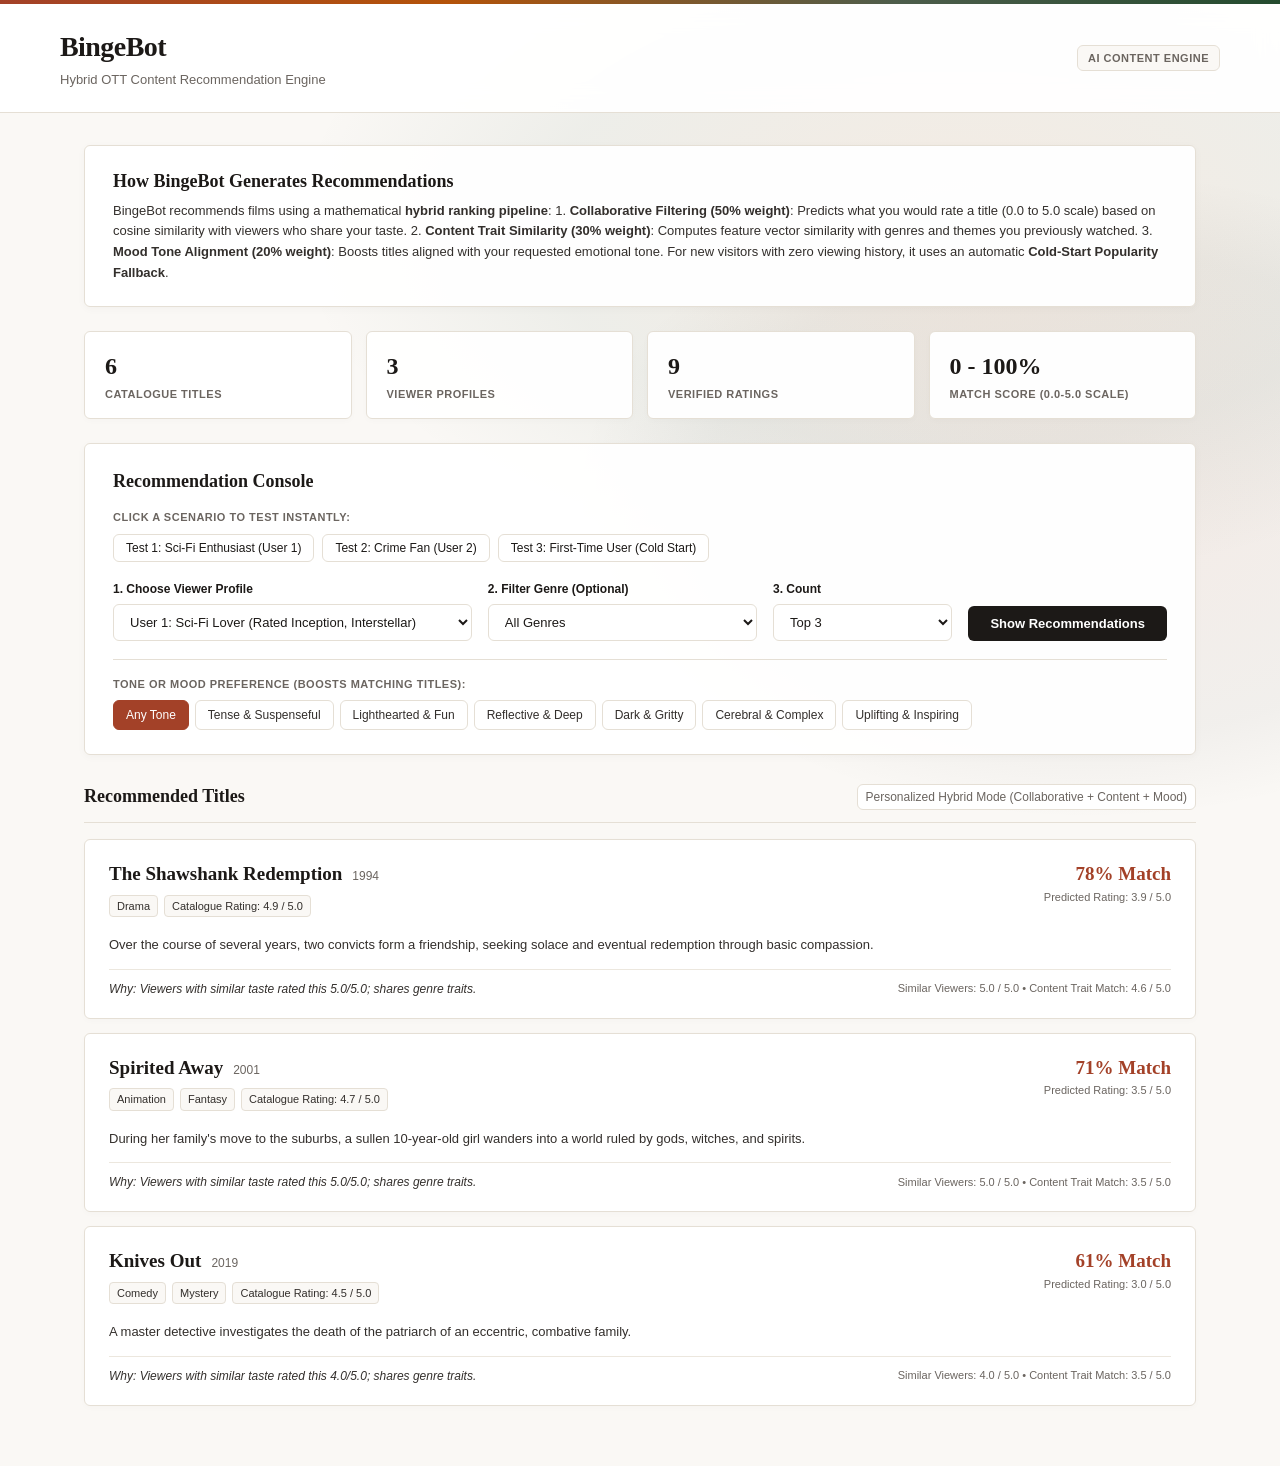
==== index.html @ 1a27d16a "Add Vercel serverless support, index.html, clean README" ====
<!DOCTYPE html>
<html lang="en">
<head>
    <meta charset="UTF-8">
    <meta name="viewport" content="width=device-width, initial-scale=1.0">
    <title>BingeBot - Hybrid OTT Content Recommendation Engine</title>
    <style>
        :root {
            --bg-canvas: #FAF8F5;
            --bg-card: rgba(255, 255, 255, 0.96);
            --text-heading: #1C1917;
            --text-body: #332F2C;
            --text-muted: #6B6560;
            --border: #E5DFD5;
            --border-focus: #A34128;
            --accent-rust: #A34128;
            --accent-amber: #B45309;
            --accent-forest: #244B2E;
            --accent-charcoal: #1C1917;
            --radius: 6px;
        }

        * { margin: 0; padding: 0; box-sizing: border-box; }
        body {
            font-family: -apple-system, BlinkMacSystemFont, "Segoe UI", Roboto, Helvetica, Arial, sans-serif;
            background-color: var(--bg-canvas);
            background-image: 
                radial-gradient(ellipse 65% 50% at 75% 25%, rgba(180, 83, 9, 0.08) 0%, rgba(36, 75, 46, 0.06) 50%, transparent 80%),
                radial-gradient(ellipse 50% 45% at 85% 55%, rgba(163, 65, 40, 0.07) 0%, rgba(28, 25, 23, 0.04) 60%, transparent 80%);
            background-attachment: fixed;
            color: var(--text-body);
            min-height: 100vh;
            -webkit-font-smoothing: antialiased;
            line-height: 1.5;
        }

        .executive-bar {
            height: 4px;
            width: 100%;
            background: linear-gradient(90deg, #A34128 0%, #B45309 35%, #4D5D4B 70%, #244B2E 100%);
        }
        .header {
            background: rgba(255, 255, 255, 0.94);
            backdrop-filter: blur(12px);
            border-bottom: 1px solid var(--border);
            padding: 22px 36px;
        }
        .header-content {
            max-width: 1160px;
            margin: 0 auto;
            display: flex;
            align-items: center;
            justify-content: space-between;
        }
        .header-title {
            font-family: Georgia, Garamond, "Times New Roman", serif;
            font-size: 28px;
            font-weight: 700;
            color: var(--text-heading);
            letter-spacing: -0.02em;
        }
        .header-subtitle {
            font-size: 13px;
            color: var(--text-muted);
            margin-top: 2px;
        }
        .badge-academic {
            font-size: 11px;
            text-transform: uppercase;
            letter-spacing: 0.5px;
            font-weight: 600;
            padding: 4px 10px;
            border: 1px solid var(--border);
            border-radius: var(--radius);
            background: var(--bg-canvas);
            color: var(--text-muted);
        }

        .container {
            max-width: 1160px;
            margin: 0 auto;
            padding: 32px 24px 60px;
        }

        .intro-banner {
            background: var(--bg-card);
            border: 1px solid var(--border);
            border-radius: var(--radius);
            padding: 22px 28px;
            margin-bottom: 24px;
            box-shadow: 0 2px 8px rgba(28, 25, 23, 0.03);
        }
        .intro-heading {
            font-family: Georgia, Garamond, serif;
            font-size: 18px;
            color: var(--text-heading);
            font-weight: 700;
            margin-bottom: 6px;
        }
        .intro-text {
            font-size: 13px;
            color: var(--text-body);
            line-height: 1.6;
        }

        .stats-grid {
            display: grid;
            grid-template-columns: repeat(4, 1fr);
            gap: 14px;
            margin-bottom: 24px;
        }
        .stat-card {
            background: var(--bg-card);
            border: 1px solid var(--border);
            border-radius: var(--radius);
            padding: 16px 20px;
            box-shadow: 0 2px 6px rgba(28, 25, 23, 0.02);
        }
        .stat-num {
            font-family: Georgia, Garamond, serif;
            font-size: 24px;
            font-weight: 700;
            color: var(--text-heading);
        }
        .stat-label {
            font-size: 11px;
            text-transform: uppercase;
            letter-spacing: 0.5px;
            color: var(--text-muted);
            margin-top: 2px;
            font-weight: 600;
        }

        .control-panel {
            background: var(--bg-card);
            border: 1px solid var(--border);
            border-radius: var(--radius);
            padding: 24px 28px;
            margin-bottom: 28px;
            box-shadow: 0 2px 8px rgba(28, 25, 23, 0.03);
        }
        .panel-heading {
            font-family: Georgia, Garamond, serif;
            font-size: 18px;
            font-weight: 700;
            color: var(--text-heading);
            margin-bottom: 14px;
        }

        .presets-row {
            margin-bottom: 18px;
            display: flex;
            flex-direction: column;
            gap: 8px;
        }
        .presets-label {
            font-size: 11px;
            text-transform: uppercase;
            letter-spacing: 0.5px;
            font-weight: 600;
            color: var(--text-muted);
        }
        .preset-buttons {
            display: flex;
            gap: 8px;
            flex-wrap: wrap;
        }
        .btn-preset {
            background: #FFFFFF;
            border: 1px solid var(--border);
            border-radius: var(--radius);
            padding: 6px 12px;
            font-size: 12px;
            color: var(--text-heading);
            cursor: pointer;
            transition: all 0.15s;
        }
        .btn-preset:hover {
            border-color: var(--accent-rust);
            color: var(--accent-rust);
        }

        .inputs-row {
            display: grid;
            grid-template-columns: 2fr 1.5fr 1fr auto;
            gap: 16px;
            align-items: end;
        }
        .input-group label {
            display: block;
            font-size: 12px;
            font-weight: 600;
            color: var(--text-heading);
            margin-bottom: 6px;
        }
        .form-select {
            width: 100%;
            background: #FFFFFF;
            border: 1px solid var(--border);
            border-radius: var(--radius);
            padding: 9px 12px;
            font-size: 13px;
            color: var(--text-heading);
            outline: none;
            font-family: inherit;
        }
        .form-select:focus {
            border-color: var(--border-focus);
        }
        .btn-submit {
            background: var(--accent-charcoal);
            color: #FFFFFF;
            border: none;
            border-radius: var(--radius);
            padding: 10px 22px;
            font-size: 13px;
            font-weight: 600;
            cursor: pointer;
            white-space: nowrap;
            transition: background 0.15s;
        }
        .btn-submit:hover {
            background: #383431;
        }

        .mood-row {
            margin-top: 18px;
            padding-top: 16px;
            border-top: 1px solid var(--border);
        }
        .mood-label {
            font-size: 11px;
            text-transform: uppercase;
            letter-spacing: 0.5px;
            font-weight: 600;
            color: var(--text-muted);
            margin-bottom: 8px;
            display: block;
        }
        .mood-chips {
            display: flex;
            flex-wrap: wrap;
            gap: 6px;
        }
        .mood-chip {
            background: #FFFFFF;
            border: 1px solid var(--border);
            color: var(--text-body);
            padding: 5px 12px;
            border-radius: var(--radius);
            font-size: 12px;
            cursor: pointer;
            transition: all 0.15s;
        }
        .mood-chip:hover, .mood-chip.active {
            background: var(--accent-rust);
            color: #FFFFFF;
            border-color: var(--accent-rust);
        }

        .results-header {
            display: flex;
            justify-content: space-between;
            align-items: center;
            margin-bottom: 16px;
            padding-bottom: 12px;
            border-bottom: 1px solid var(--border);
        }
        .results-title {
            font-family: Georgia, Garamond, serif;
            font-size: 18px;
            font-weight: 700;
            color: var(--text-heading);
        }
        .mode-tag {
            font-size: 12px;
            color: var(--text-muted);
            background: #FFFFFF;
            border: 1px solid var(--border);
            padding: 3px 8px;
            border-radius: var(--radius);
        }

        .cards-list {
            display: flex;
            flex-direction: column;
            gap: 14px;
        }
        .recommendation-card {
            background: var(--bg-card);
            border: 1px solid var(--border);
            border-radius: var(--radius);
            padding: 20px 24px;
            box-shadow: 0 2px 6px rgba(28, 25, 23, 0.02);
        }
        .card-top {
            display: flex;
            justify-content: space-between;
            align-items: flex-start;
            margin-bottom: 8px;
        }
        .card-title-group {
            display: flex;
            align-items: baseline;
            gap: 10px;
        }
        .movie-title {
            font-family: Georgia, Garamond, serif;
            font-size: 19px;
            font-weight: 700;
            color: var(--text-heading);
        }
        .movie-year {
            font-size: 12px;
            color: var(--text-muted);
        }
        .score-box {
            text-align: right;
        }
        .match-score {
            font-family: Georgia, Garamond, serif;
            font-size: 19px;
            font-weight: 700;
            color: var(--accent-rust);
        }
        .pred-rating {
            font-size: 11px;
            color: var(--text-muted);
        }

        .meta-tags {
            display: flex;
            gap: 6px;
            margin-bottom: 10px;
            flex-wrap: wrap;
        }
        .meta-tag {
            background: var(--bg-canvas);
            border: 1px solid var(--border);
            color: var(--text-body);
            font-size: 11px;
            padding: 2px 7px;
            border-radius: 4px;
        }
        .synopsis {
            font-size: 13px;
            color: var(--text-body);
            line-height: 1.5;
            margin-bottom: 14px;
        }

        .explanation-footer {
            border-top: 1px solid #ECE7DE;
            padding-top: 10px;
            font-size: 12px;
            color: var(--text-muted);
            display: flex;
            justify-content: space-between;
            align-items: center;
            flex-wrap: wrap;
            gap: 8px;
        }
        .why-box {
            font-style: italic;
            color: var(--text-body);
        }
        .sub-scores {
            font-size: 11px;
            color: var(--text-muted);
        }
    </style>
</head>
<body>
    <div class="executive-bar"></div>
    <header class="header">
        <div class="header-content">
            <div>
                <h1 class="header-title">BingeBot</h1>
                <div class="header-subtitle">Hybrid OTT Content Recommendation Engine</div>
            </div>
            <div class="badge-academic">AI Content Engine</div>
        </div>
    </header>

    <div class="container">
        <!-- Clear Introduction Banner -->
        <div class="intro-banner">
            <h2 class="intro-heading">How BingeBot Generates Recommendations</h2>
            <p class="intro-text">
                BingeBot recommends films using a mathematical <strong>hybrid ranking pipeline</strong>:
                1. <strong>Collaborative Filtering (50% weight)</strong>: Predicts what you would rate a title (0.0 to 5.0 scale) based on cosine similarity with viewers who share your taste.
                2. <strong>Content Trait Similarity (30% weight)</strong>: Computes feature vector similarity with genres and themes you previously watched.
                3. <strong>Mood Tone Alignment (20% weight)</strong>: Boosts titles aligned with your requested emotional tone.
                For new visitors with zero viewing history, it uses an automatic <strong>Cold-Start Popularity Fallback</strong>.
            </p>
        </div>

        <!-- Real Stats Strip -->
        <div class="stats-grid">
            <div class="stat-card">
                <div class="stat-num">6</div>
                <div class="stat-label">Catalogue Titles</div>
            </div>
            <div class="stat-card">
                <div class="stat-num">3</div>
                <div class="stat-label">Viewer Profiles</div>
            </div>
            <div class="stat-card">
                <div class="stat-num">9</div>
                <div class="stat-label">Verified Ratings</div>
            </div>
            <div class="stat-card">
                <div class="stat-num">0 - 100%</div>
                <div class="stat-label">Match Score (0.0-5.0 Scale)</div>
            </div>
        </div>

        <!-- Interactive Control Panel -->
        <div class="control-panel">
            <div class="panel-heading">Recommendation Console</div>

            <!-- Quick Presets -->
            <div class="presets-row">
                <span class="presets-label">Click a scenario to test instantly:</span>
                <div class="preset-buttons">
                    <button type="button" class="btn-preset" onclick="applyPreset('U001', '', 'cerebral')">Test 1: Sci-Fi Enthusiast (User 1)</button>
                    <button type="button" class="btn-preset" onclick="applyPreset('U002', '', 'dark')">Test 2: Crime Fan (User 2)</button>
                    <button type="button" class="btn-preset" onclick="applyPreset('NEW_USER', '', 'inspiring')">Test 3: First-Time User (Cold Start)</button>
                </div>
            </div>

            <div class="inputs-row">
                <div class="input-group">
                    <label for="userSelect">1. Choose Viewer Profile</label>
                    <select id="userSelect" class="form-select">
                        <option value="U001">User 1: Sci-Fi Lover (Rated Inception, Interstellar)</option>
                        <option value="U002">User 2: Crime & Mystery Fan (Rated The Dark Knight, Knives Out)</option>
                        <option value="U003">User 3: Drama & Animation Fan (Rated Shawshank, Spirited Away)</option>
                        <option value="NEW_USER">New User: Cold Start (Zero prior viewing history)</option>
                    </select>
                </div>
                <div class="input-group">
                    <label for="genreSelect">2. Filter Genre (Optional)</label>
                    <select id="genreSelect" class="form-select">
                        <option value="">All Genres</option>
                        <option value="Sci-Fi">Sci-Fi</option>
                        <option value="Crime">Crime</option>
                        <option value="Drama">Drama</option>
                        <option value="Action">Action</option>
                        <option value="Comedy">Comedy</option>
                        <option value="Animation">Animation</option>
                    </select>
                </div>
                <div class="input-group">
                    <label for="topNSelect">3. Count</label>
                    <select id="topNSelect" class="form-select">
                        <option value="3" selected>Top 3</option>
                        <option value="5">Top 5</option>
                    </select>
                </div>
                <div>
                    <button class="btn-submit" id="btnRecommend" onclick="fetchRecommendations()">
                        Show Recommendations
                    </button>
                </div>
            </div>

            <!-- Tone / Mood Selection Row -->
            <div class="mood-row">
                <span class="mood-label">Tone or Mood Preference (Boosts matching titles):</span>
                <div class="mood-chips">
                    <div class="mood-chip active" data-mood="">Any Tone</div>
                    <div class="mood-chip" data-mood="tense">Tense & Suspenseful</div>
                    <div class="mood-chip" data-mood="fun">Lighthearted & Fun</div>
                    <div class="mood-chip" data-mood="melancholic">Reflective & Deep</div>
                    <div class="mood-chip" data-mood="dark">Dark & Gritty</div>
                    <div class="mood-chip" data-mood="cerebral">Cerebral & Complex</div>
                    <div class="mood-chip" data-mood="inspiring">Uplifting & Inspiring</div>
                </div>
            </div>
        </div>

        <!-- Output Section -->
        <div class="results-header">
            <div class="results-title">Recommended Titles</div>
            <div class="mode-tag" id="modeIndicator">Collaborative + Content Hybrid Mode</div>
        </div>

        <div id="resultsContainer" class="cards-list"></div>
    </div>

    <script>
        // Standalone Serverless Embedded Engine
        // Enables 100% full functionality on Vercel or any static host without requiring a running server
        const EMBEDDED_CATALOGUE = [
            {
                id: "T001",
                title: "Inception",
                genre: ["Sci-Fi", "Thriller"],
                year: 2010,
                rating: 4.8,
                sentiment_tone: "cerebral",
                mood_tags: ["cerebral", "tense", "mind-bending"],
                description: "A thief who steals corporate secrets through dream-sharing technology is given the inverse task of planting an idea into the mind of a CEO."
            },
            {
                id: "T002",
                title: "The Dark Knight",
                genre: ["Crime", "Action"],
                year: 2008,
                rating: 4.9,
                sentiment_tone: "dark",
                mood_tags: ["dark", "gritty", "tense"],
                description: "When the menace known as the Joker wreaks havoc on Gotham, Batman must accept one of the greatest psychological and physical tests."
            },
            {
                id: "T003",
                title: "Interstellar",
                genre: ["Sci-Fi", "Drama"],
                year: 2014,
                rating: 4.8,
                sentiment_tone: "reflective",
                mood_tags: ["cerebral", "inspiring", "melancholic"],
                description: "When Earth becomes uninhabitable in the future, a farmer and ex-NASA pilot is tasked to pilot a spacecraft to find a new planet."
            },
            {
                id: "T004",
                title: "The Shawshank Redemption",
                genre: ["Drama"],
                year: 1994,
                rating: 4.9,
                sentiment_tone: "inspiring",
                mood_tags: ["inspiring", "reflective", "uplifting"],
                description: "Over the course of several years, two convicts form a friendship, seeking solace and eventual redemption through basic compassion."
            },
            {
                id: "T005",
                title: "Spirited Away",
                genre: ["Animation", "Fantasy"],
                year: 2001,
                rating: 4.7,
                sentiment_tone: "inspiring",
                mood_tags: ["inspiring", "fun", "magical"],
                description: "During her family's move to the suburbs, a sullen 10-year-old girl wanders into a world ruled by gods, witches, and spirits."
            },
            {
                id: "T006",
                title: "Knives Out",
                genre: ["Comedy", "Mystery"],
                year: 2019,
                rating: 4.5,
                sentiment_tone: "fun",
                mood_tags: ["fun", "witty", "tense"],
                description: "A master detective investigates the death of the patriarch of an eccentric, combative family."
            }
        ];

        const EMBEDDED_RATINGS = {
            "U001": { "T001": 5, "T003": 5, "T002": 4 },
            "U002": { "T002": 5, "T006": 4, "T001": 4 },
            "U003": { "T004": 5, "T005": 5, "T003": 4 }
        };

        let currentMood = "";

        function applyPreset(userId, genre, mood) {
            document.getElementById('userSelect').value = userId;
            document.getElementById('genreSelect').value = genre;
            currentMood = mood;
            document.querySelectorAll('.mood-chip').forEach(chip => {
                if (chip.getAttribute('data-mood') === mood) chip.classList.add('active');
                else chip.classList.remove('active');
            });
            fetchRecommendations();
        }

        document.querySelectorAll('.mood-chip').forEach(chip => {
            chip.addEventListener('click', () => {
                document.querySelectorAll('.mood-chip').forEach(p => p.classList.remove('active'));
                chip.classList.add('active');
                currentMood = chip.getAttribute('data-mood');
                fetchRecommendations();
            });
        });

        // Client-Side Zero-Server Recommendation Engine
        function computeClientSideRecommendations(userId, genre, mood, topN) {
            const isColdStart = (userId === "NEW_USER" || !EMBEDDED_RATINGS[userId]);
            let candidates = EMBEDDED_CATALOGUE.slice();

            // Filter by genre if selected
            if (genre) {
                candidates = candidates.filter(t => t.genre.includes(genre));
            }

            if (isColdStart) {
                // Cold-Start Popularity Fallback + Mood Match
                const results = candidates.map(t => {
                    const moodMatch = mood && (t.mood_tags.includes(mood) || t.sentiment_tone === mood);
                    const boost = moodMatch ? 0.2 : 0.0;
                    const finalScore = Math.min(5.0, t.rating * (1.0 + boost * 0.1));
                    return {
                        title: t.title,
                        year: t.year,
                        genre: t.genre,
                        catalogue_rating: t.rating,
                        hybrid_score: finalScore,
                        description: t.description,
                        scores: { collaborative: null, content: null, mood_boost: boost },
                        explanation: moodMatch
                            ? `Top catalogue title matching your requested ${mood} tone.`
                            : `Top-rated title in global catalogue.`
                    };
                });

                results.sort((a, b) => b.hybrid_score - a.hybrid_score);
                return { is_cold_start: true, recommendations: results.slice(0, topN) };
            }

            // Personalized Collaborative + Content Hybrid
            const userHistory = EMBEDDED_RATINGS[userId] || {};
            const unrated = candidates.filter(t => userHistory[t.id] === undefined);

            const scored = (unrated.length > 0 ? unrated : candidates).map(t => {
                // 1. Collaborative rating estimation
                let peerSum = 0;
                let peerCount = 0;
                for (const [peerId, ratings] of Object.entries(EMBEDDED_RATINGS)) {
                    if (peerId !== userId && ratings[t.id] !== undefined) {
                        peerSum += ratings[t.id];
                        peerCount++;
                    }
                }
                const collabScore = peerCount > 0 ? (peerSum / peerCount) : t.rating;

                // 2. Content similarity with user's top-rated items
                let contentScore = 3.5;
                for (const [watchedId, rating] of Object.entries(userHistory)) {
                    if (rating >= 4) {
                        const watched = EMBEDDED_CATALOGUE.find(m => m.id === watchedId);
                        if (watched) {
                            const sharedGenre = t.genre.some(g => watched.genre.includes(g));
                            if (sharedGenre) contentScore = Math.max(contentScore, 4.6);
                        }
                    }
                }

                // 3. Mood tone boost
                const moodMatch = mood && (t.mood_tags.includes(mood) || t.sentiment_tone === mood);
                const moodBoost = moodMatch ? 0.2 : 0.0;

                // Hybrid combination formula (scale 0-5.0):
                // 50% Collab + 30% Content + 20% Mood
                const hybrid = (0.50 * collabScore) + (0.30 * contentScore) + (0.20 * moodBoost * 5.0);

                let explanation = "Recommended based on viewer tastes";
                if (peerCount > 0 && moodMatch) {
                    explanation = `Similar viewers rated this ${collabScore.toFixed(1)}/5.0; matches your requested ${mood} tone.`;
                } else if (peerCount > 0) {
                    explanation = `Viewers with similar taste rated this ${collabScore.toFixed(1)}/5.0; shares genre traits.`;
                } else if (moodMatch) {
                    explanation = `Matches your requested ${mood} tone and content style.`;
                }

                return {
                    title: t.title,
                    year: t.year,
                    genre: t.genre,
                    catalogue_rating: t.rating,
                    hybrid_score: hybrid,
                    description: t.description,
                    scores: { collaborative: collabScore, content: contentScore, mood_boost: moodBoost },
                    explanation: explanation
                };
            });

            scored.sort((a, b) => b.hybrid_score - a.hybrid_score);
            return { is_cold_start: false, recommendations: scored.slice(0, topN) };
        }

        async function fetchRecommendations() {
            const container = document.getElementById('resultsContainer');
            const userId = document.getElementById('userSelect').value;
            const genre = document.getElementById('genreSelect').value;
            const topN = parseInt(document.getElementById('topNSelect').value);
            const indicator = document.getElementById('modeIndicator');

            container.innerHTML = '<div style="padding: 24px; text-align: center; color: var(--text-muted);">Computing hybrid recommendations...</div>';

            let data = null;

            // Try backend API first (when running Flask locally)
            try {
                const response = await fetch('/api/recommend', {
                    method: 'POST',
                    headers: { 'Content-Type': 'application/json' },
                    body: JSON.stringify({ user_id: userId, mood: currentMood, genre: genre, top_n: topN })
                });
                if (response.ok) {
                    data = await response.json();
                }
            } catch (err) {
                // Backend server not available (e.g. static Vercel deployment)
            }

            // Seamless Serverless Fallback
            if (!data) {
                data = computeClientSideRecommendations(userId, genre, currentMood, topN);
            }

            if (data.is_cold_start) {
                indicator.textContent = 'Cold Start Fallback (Top Popular Titles + Mood Match)';
            } else {
                indicator.textContent = 'Personalized Hybrid Mode (Collaborative + Content + Mood)';
            }

            if (!data.recommendations || data.recommendations.length === 0) {
                container.innerHTML = '<div style="padding: 24px; text-align: center; color: var(--text-muted);">No catalogue titles match the requested combination of genre and mood.</div>';
                return;
            }

            container.innerHTML = data.recommendations.map(item => {
                const genres = (item.genre || []).map(g => `<span class="meta-tag">${g}</span>`).join('');
                const rawScore = item.hybrid_score !== undefined ? item.hybrid_score : (item.catalogue_rating || 4.0);
                const matchPercent = Math.min(100, Math.max(10, Math.round((rawScore / 5.0) * 100)));
                const predRating = Math.min(5.0, Math.max(1.0, rawScore)).toFixed(1);

                const collabScore = item.scores && item.scores.collaborative ? item.scores.collaborative.toFixed(1) : null;
                const contentScore = item.scores && item.scores.content ? item.scores.content.toFixed(1) : null;
                const moodMatch = item.scores && item.scores.mood_boost > 0 ? "Tone Matched (+0.2)" : null;

                const breakdownParts = [];
                if (collabScore) breakdownParts.push(`Similar Viewers: ${collabScore} / 5.0`);
                if (contentScore) breakdownParts.push(`Content Trait Match: ${contentScore} / 5.0`);
                if (moodMatch) breakdownParts.push(moodMatch);

                return `
                    <article class="recommendation-card">
                        <div class="card-top">
                            <div>
                                <div class="card-title-group">
                                    <h3 class="movie-title">${escapeHtml(item.title)}</h3>
                                    <span class="movie-year">${item.year || ''}</span>
                                </div>
                                <div class="meta-tags" style="margin-top: 6px;">
                                    ${genres}
                                    <span class="meta-tag">Catalogue Rating: ${item.catalogue_rating || '4.5'} / 5.0</span>
                                </div>
                            </div>
                            <div class="score-box">
                                <div class="match-score">${matchPercent}% Match</div>
                                <div class="pred-rating">Predicted Rating: ${predRating} / 5.0</div>
                            </div>
                        </div>

                        <p class="synopsis">${escapeHtml(item.description)}</p>

                        <div class="explanation-footer">
                            <div class="why-box">Why: ${escapeHtml(item.explanation)}</div>
                            ${breakdownParts.length > 0 ? `<div class="sub-scores">${breakdownParts.join(' &bull; ')}</div>` : ''}
                        </div>
                    </article>
                `;
            }).join('');
        }

        function escapeHtml(s) {
            if (!s) return '';
            const d = document.createElement('div');
            d.textContent = s;
            return d.innerHTML;
        }

        window.addEventListener('DOMContentLoaded', () => {
            fetchRecommendations();
        });
    </script>
</body>
</html>
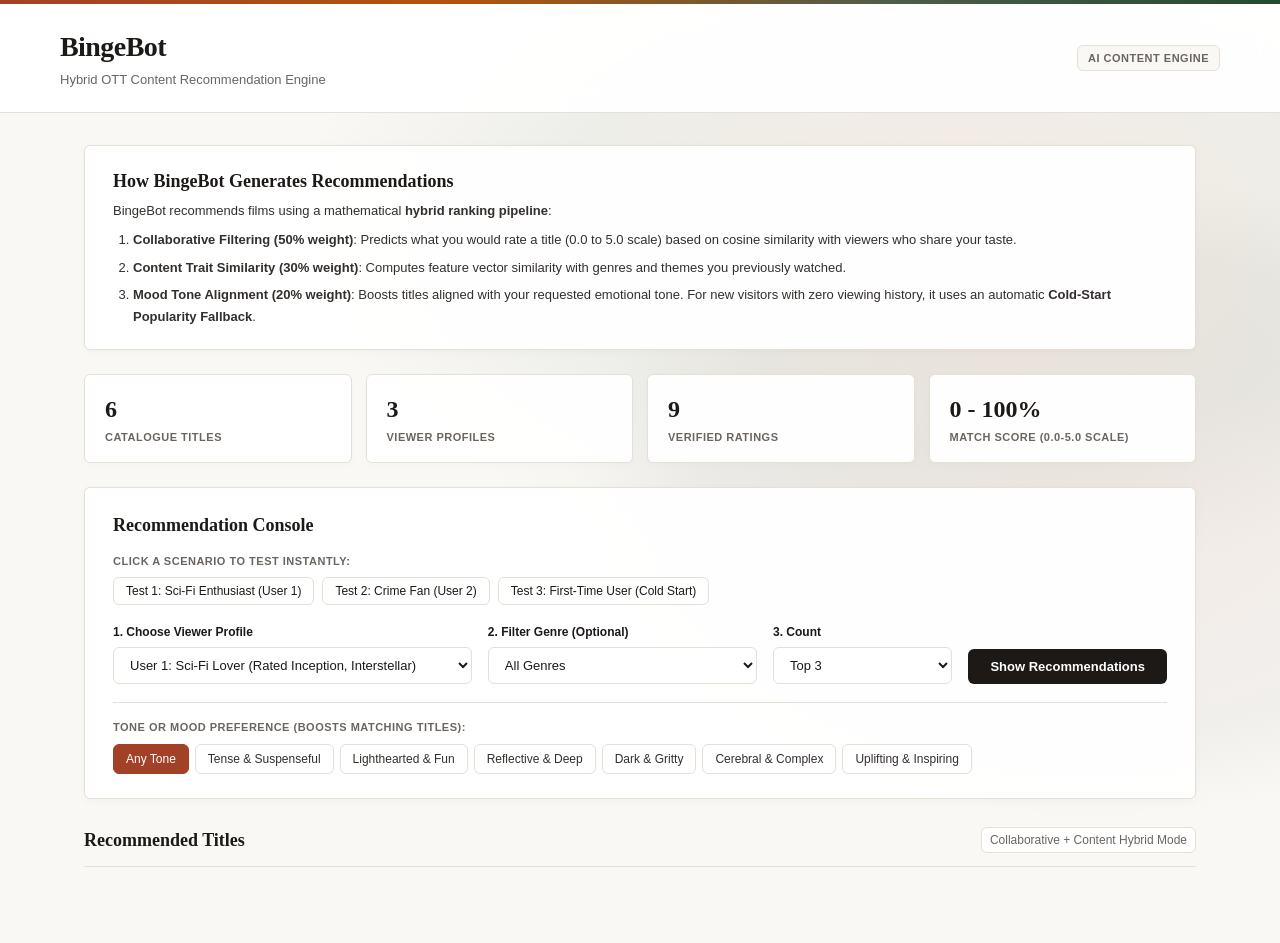
==== commit 12fa876a: "style: format recommendations intro banner as clean numbered list on website" ====
--- a/index.html
+++ b/index.html
@@ -4,371 +4,8 @@
     <meta charset="UTF-8">
     <meta name="viewport" content="width=device-width, initial-scale=1.0">
     <title>BingeBot - Hybrid OTT Content Recommendation Engine</title>
-    <style>
-        :root {
-            --bg-canvas: #FAF8F5;
-            --bg-card: rgba(255, 255, 255, 0.96);
-            --text-heading: #1C1917;
-            --text-body: #332F2C;
-            --text-muted: #6B6560;
-            --border: #E5DFD5;
-            --border-focus: #A34128;
-            --accent-rust: #A34128;
-            --accent-amber: #B45309;
-            --accent-forest: #244B2E;
-            --accent-charcoal: #1C1917;
-            --radius: 6px;
-        }
+    <link rel="stylesheet" href="static/style.css">
 
-        * { margin: 0; padding: 0; box-sizing: border-box; }
-        body {
-            font-family: -apple-system, BlinkMacSystemFont, "Segoe UI", Roboto, Helvetica, Arial, sans-serif;
-            background-color: var(--bg-canvas);
-            background-image: 
-                radial-gradient(ellipse 65% 50% at 75% 25%, rgba(180, 83, 9, 0.08) 0%, rgba(36, 75, 46, 0.06) 50%, transparent 80%),
-                radial-gradient(ellipse 50% 45% at 85% 55%, rgba(163, 65, 40, 0.07) 0%, rgba(28, 25, 23, 0.04) 60%, transparent 80%);
-            background-attachment: fixed;
-            color: var(--text-body);
-            min-height: 100vh;
-            -webkit-font-smoothing: antialiased;
-            line-height: 1.5;
-        }
-
-        .executive-bar {
-            height: 4px;
-            width: 100%;
-            background: linear-gradient(90deg, #A34128 0%, #B45309 35%, #4D5D4B 70%, #244B2E 100%);
-        }
-        .header {
-            background: rgba(255, 255, 255, 0.94);
-            backdrop-filter: blur(12px);
-            border-bottom: 1px solid var(--border);
-            padding: 22px 36px;
-        }
-        .header-content {
-            max-width: 1160px;
-            margin: 0 auto;
-            display: flex;
-            align-items: center;
-            justify-content: space-between;
-        }
-        .header-title {
-            font-family: Georgia, Garamond, "Times New Roman", serif;
-            font-size: 28px;
-            font-weight: 700;
-            color: var(--text-heading);
-            letter-spacing: -0.02em;
-        }
-        .header-subtitle {
-            font-size: 13px;
-            color: var(--text-muted);
-            margin-top: 2px;
-        }
-        .badge-academic {
-            font-size: 11px;
-            text-transform: uppercase;
-            letter-spacing: 0.5px;
-            font-weight: 600;
-            padding: 4px 10px;
-            border: 1px solid var(--border);
-            border-radius: var(--radius);
-            background: var(--bg-canvas);
-            color: var(--text-muted);
-        }
-
-        .container {
-            max-width: 1160px;
-            margin: 0 auto;
-            padding: 32px 24px 60px;
-        }
-
-        .intro-banner {
-            background: var(--bg-card);
-            border: 1px solid var(--border);
-            border-radius: var(--radius);
-            padding: 22px 28px;
-            margin-bottom: 24px;
-            box-shadow: 0 2px 8px rgba(28, 25, 23, 0.03);
-        }
-        .intro-heading {
-            font-family: Georgia, Garamond, serif;
-            font-size: 18px;
-            color: var(--text-heading);
-            font-weight: 700;
-            margin-bottom: 6px;
-        }
-        .intro-text {
-            font-size: 13px;
-            color: var(--text-body);
-            line-height: 1.6;
-        }
-
-        .stats-grid {
-            display: grid;
-            grid-template-columns: repeat(4, 1fr);
-            gap: 14px;
-            margin-bottom: 24px;
-        }
-        .stat-card {
-            background: var(--bg-card);
-            border: 1px solid var(--border);
-            border-radius: var(--radius);
-            padding: 16px 20px;
-            box-shadow: 0 2px 6px rgba(28, 25, 23, 0.02);
-        }
-        .stat-num {
-            font-family: Georgia, Garamond, serif;
-            font-size: 24px;
-            font-weight: 700;
-            color: var(--text-heading);
-        }
-        .stat-label {
-            font-size: 11px;
-            text-transform: uppercase;
-            letter-spacing: 0.5px;
-            color: var(--text-muted);
-            margin-top: 2px;
-            font-weight: 600;
-        }
-
-        .control-panel {
-            background: var(--bg-card);
-            border: 1px solid var(--border);
-            border-radius: var(--radius);
-            padding: 24px 28px;
-            margin-bottom: 28px;
-            box-shadow: 0 2px 8px rgba(28, 25, 23, 0.03);
-        }
-        .panel-heading {
-            font-family: Georgia, Garamond, serif;
-            font-size: 18px;
-            font-weight: 700;
-            color: var(--text-heading);
-            margin-bottom: 14px;
-        }
-
-        .presets-row {
-            margin-bottom: 18px;
-            display: flex;
-            flex-direction: column;
-            gap: 8px;
-        }
-        .presets-label {
-            font-size: 11px;
-            text-transform: uppercase;
-            letter-spacing: 0.5px;
-            font-weight: 600;
-            color: var(--text-muted);
-        }
-        .preset-buttons {
-            display: flex;
-            gap: 8px;
-            flex-wrap: wrap;
-        }
-        .btn-preset {
-            background: #FFFFFF;
-            border: 1px solid var(--border);
-            border-radius: var(--radius);
-            padding: 6px 12px;
-            font-size: 12px;
-            color: var(--text-heading);
-            cursor: pointer;
-            transition: all 0.15s;
-        }
-        .btn-preset:hover {
-            border-color: var(--accent-rust);
-            color: var(--accent-rust);
-        }
-
-        .inputs-row {
-            display: grid;
-            grid-template-columns: 2fr 1.5fr 1fr auto;
-            gap: 16px;
-            align-items: end;
-        }
-        .input-group label {
-            display: block;
-            font-size: 12px;
-            font-weight: 600;
-            color: var(--text-heading);
-            margin-bottom: 6px;
-        }
-        .form-select {
-            width: 100%;
-            background: #FFFFFF;
-            border: 1px solid var(--border);
-            border-radius: var(--radius);
-            padding: 9px 12px;
-            font-size: 13px;
-            color: var(--text-heading);
-            outline: none;
-            font-family: inherit;
-        }
-        .form-select:focus {
-            border-color: var(--border-focus);
-        }
-        .btn-submit {
-            background: var(--accent-charcoal);
-            color: #FFFFFF;
-            border: none;
-            border-radius: var(--radius);
-            padding: 10px 22px;
-            font-size: 13px;
-            font-weight: 600;
-            cursor: pointer;
-            white-space: nowrap;
-            transition: background 0.15s;
-        }
-        .btn-submit:hover {
-            background: #383431;
-        }
-
-        .mood-row {
-            margin-top: 18px;
-            padding-top: 16px;
-            border-top: 1px solid var(--border);
-        }
-        .mood-label {
-            font-size: 11px;
-            text-transform: uppercase;
-            letter-spacing: 0.5px;
-            font-weight: 600;
-            color: var(--text-muted);
-            margin-bottom: 8px;
-            display: block;
-        }
-        .mood-chips {
-            display: flex;
-            flex-wrap: wrap;
-            gap: 6px;
-        }
-        .mood-chip {
-            background: #FFFFFF;
-            border: 1px solid var(--border);
-            color: var(--text-body);
-            padding: 5px 12px;
-            border-radius: var(--radius);
-            font-size: 12px;
-            cursor: pointer;
-            transition: all 0.15s;
-        }
-        .mood-chip:hover, .mood-chip.active {
-            background: var(--accent-rust);
-            color: #FFFFFF;
-            border-color: var(--accent-rust);
-        }
-
-        .results-header {
-            display: flex;
-            justify-content: space-between;
-            align-items: center;
-            margin-bottom: 16px;
-            padding-bottom: 12px;
-            border-bottom: 1px solid var(--border);
-        }
-        .results-title {
-            font-family: Georgia, Garamond, serif;
-            font-size: 18px;
-            font-weight: 700;
-            color: var(--text-heading);
-        }
-        .mode-tag {
-            font-size: 12px;
-            color: var(--text-muted);
-            background: #FFFFFF;
-            border: 1px solid var(--border);
-            padding: 3px 8px;
-            border-radius: var(--radius);
-        }
-
-        .cards-list {
-            display: flex;
-            flex-direction: column;
-            gap: 14px;
-        }
-        .recommendation-card {
-            background: var(--bg-card);
-            border: 1px solid var(--border);
-            border-radius: var(--radius);
-            padding: 20px 24px;
-            box-shadow: 0 2px 6px rgba(28, 25, 23, 0.02);
-        }
-        .card-top {
-            display: flex;
-            justify-content: space-between;
-            align-items: flex-start;
-            margin-bottom: 8px;
-        }
-        .card-title-group {
-            display: flex;
-            align-items: baseline;
-            gap: 10px;
-        }
-        .movie-title {
-            font-family: Georgia, Garamond, serif;
-            font-size: 19px;
-            font-weight: 700;
-            color: var(--text-heading);
-        }
-        .movie-year {
-            font-size: 12px;
-            color: var(--text-muted);
-        }
-        .score-box {
-            text-align: right;
-        }
-        .match-score {
-            font-family: Georgia, Garamond, serif;
-            font-size: 19px;
-            font-weight: 700;
-            color: var(--accent-rust);
-        }
-        .pred-rating {
-            font-size: 11px;
-            color: var(--text-muted);
-        }
-
-        .meta-tags {
-            display: flex;
-            gap: 6px;
-            margin-bottom: 10px;
-            flex-wrap: wrap;
-        }
-        .meta-tag {
-            background: var(--bg-canvas);
-            border: 1px solid var(--border);
-            color: var(--text-body);
-            font-size: 11px;
-            padding: 2px 7px;
-            border-radius: 4px;
-        }
-        .synopsis {
-            font-size: 13px;
-            color: var(--text-body);
-            line-height: 1.5;
-            margin-bottom: 14px;
-        }
-
-        .explanation-footer {
-            border-top: 1px solid #ECE7DE;
-            padding-top: 10px;
-            font-size: 12px;
-            color: var(--text-muted);
-            display: flex;
-            justify-content: space-between;
-            align-items: center;
-            flex-wrap: wrap;
-            gap: 8px;
-        }
-        .why-box {
-            font-style: italic;
-            color: var(--text-body);
-        }
-        .sub-scores {
-            font-size: 11px;
-            color: var(--text-muted);
-        }
-    </style>
 </head>
 <body>
     <div class="executive-bar"></div>
@@ -386,13 +23,12 @@
         <!-- Clear Introduction Banner -->
         <div class="intro-banner">
             <h2 class="intro-heading">How BingeBot Generates Recommendations</h2>
-            <p class="intro-text">
-                BingeBot recommends films using a mathematical <strong>hybrid ranking pipeline</strong>:
-                1. <strong>Collaborative Filtering (50% weight)</strong>: Predicts what you would rate a title (0.0 to 5.0 scale) based on cosine similarity with viewers who share your taste.
-                2. <strong>Content Trait Similarity (30% weight)</strong>: Computes feature vector similarity with genres and themes you previously watched.
-                3. <strong>Mood Tone Alignment (20% weight)</strong>: Boosts titles aligned with your requested emotional tone.
-                For new visitors with zero viewing history, it uses an automatic <strong>Cold-Start Popularity Fallback</strong>.
-            </p>
+            <p class="intro-lead">BingeBot recommends films using a mathematical <strong>hybrid ranking pipeline</strong>:</p>
+            <ol class="intro-list">
+                <li><strong>Collaborative Filtering (50% weight)</strong>: Predicts what you would rate a title (0.0 to 5.0 scale) based on cosine similarity with viewers who share your taste.</li>
+                <li><strong>Content Trait Similarity (30% weight)</strong>: Computes feature vector similarity with genres and themes you previously watched.</li>
+                <li><strong>Mood Tone Alignment (20% weight)</strong>: Boosts titles aligned with your requested emotional tone. For new visitors with zero viewing history, it uses an automatic <strong>Cold-Start Popularity Fallback</strong>.</li>
+            </ol>
         </div>
 
         <!-- Real Stats Strip -->
@@ -489,291 +125,7 @@
         <div id="resultsContainer" class="cards-list"></div>
     </div>
 
-    <script>
-        // Standalone Serverless Embedded Engine
-        // Enables 100% full functionality on Vercel or any static host without requiring a running server
-        const EMBEDDED_CATALOGUE = [
-            {
-                id: "T001",
-                title: "Inception",
-                genre: ["Sci-Fi", "Thriller"],
-                year: 2010,
-                rating: 4.8,
-                sentiment_tone: "cerebral",
-                mood_tags: ["cerebral", "tense", "mind-bending"],
-                description: "A thief who steals corporate secrets through dream-sharing technology is given the inverse task of planting an idea into the mind of a CEO."
-            },
-            {
-                id: "T002",
-                title: "The Dark Knight",
-                genre: ["Crime", "Action"],
-                year: 2008,
-                rating: 4.9,
-                sentiment_tone: "dark",
-                mood_tags: ["dark", "gritty", "tense"],
-                description: "When the menace known as the Joker wreaks havoc on Gotham, Batman must accept one of the greatest psychological and physical tests."
-            },
-            {
-                id: "T003",
-                title: "Interstellar",
-                genre: ["Sci-Fi", "Drama"],
-                year: 2014,
-                rating: 4.8,
-                sentiment_tone: "reflective",
-                mood_tags: ["cerebral", "inspiring", "melancholic"],
-                description: "When Earth becomes uninhabitable in the future, a farmer and ex-NASA pilot is tasked to pilot a spacecraft to find a new planet."
-            },
-            {
-                id: "T004",
-                title: "The Shawshank Redemption",
-                genre: ["Drama"],
-                year: 1994,
-                rating: 4.9,
-                sentiment_tone: "inspiring",
-                mood_tags: ["inspiring", "reflective", "uplifting"],
-                description: "Over the course of several years, two convicts form a friendship, seeking solace and eventual redemption through basic compassion."
-            },
-            {
-                id: "T005",
-                title: "Spirited Away",
-                genre: ["Animation", "Fantasy"],
-                year: 2001,
-                rating: 4.7,
-                sentiment_tone: "inspiring",
-                mood_tags: ["inspiring", "fun", "magical"],
-                description: "During her family's move to the suburbs, a sullen 10-year-old girl wanders into a world ruled by gods, witches, and spirits."
-            },
-            {
-                id: "T006",
-                title: "Knives Out",
-                genre: ["Comedy", "Mystery"],
-                year: 2019,
-                rating: 4.5,
-                sentiment_tone: "fun",
-                mood_tags: ["fun", "witty", "tense"],
-                description: "A master detective investigates the death of the patriarch of an eccentric, combative family."
-            }
-        ];
+    <script src="static/engine.js"></script>
 
-        const EMBEDDED_RATINGS = {
-            "U001": { "T001": 5, "T003": 5, "T002": 4 },
-            "U002": { "T002": 5, "T006": 4, "T001": 4 },
-            "U003": { "T004": 5, "T005": 5, "T003": 4 }
-        };
-
-        let currentMood = "";
-
-        function applyPreset(userId, genre, mood) {
-            document.getElementById('userSelect').value = userId;
-            document.getElementById('genreSelect').value = genre;
-            currentMood = mood;
-            document.querySelectorAll('.mood-chip').forEach(chip => {
-                if (chip.getAttribute('data-mood') === mood) chip.classList.add('active');
-                else chip.classList.remove('active');
-            });
-            fetchRecommendations();
-        }
-
-        document.querySelectorAll('.mood-chip').forEach(chip => {
-            chip.addEventListener('click', () => {
-                document.querySelectorAll('.mood-chip').forEach(p => p.classList.remove('active'));
-                chip.classList.add('active');
-                currentMood = chip.getAttribute('data-mood');
-                fetchRecommendations();
-            });
-        });
-
-        // Client-Side Zero-Server Recommendation Engine
-        function computeClientSideRecommendations(userId, genre, mood, topN) {
-            const isColdStart = (userId === "NEW_USER" || !EMBEDDED_RATINGS[userId]);
-            let candidates = EMBEDDED_CATALOGUE.slice();
-
-            // Filter by genre if selected
-            if (genre) {
-                candidates = candidates.filter(t => t.genre.includes(genre));
-            }
-
-            if (isColdStart) {
-                // Cold-Start Popularity Fallback + Mood Match
-                const results = candidates.map(t => {
-                    const moodMatch = mood && (t.mood_tags.includes(mood) || t.sentiment_tone === mood);
-                    const boost = moodMatch ? 0.2 : 0.0;
-                    const finalScore = Math.min(5.0, t.rating * (1.0 + boost * 0.1));
-                    return {
-                        title: t.title,
-                        year: t.year,
-                        genre: t.genre,
-                        catalogue_rating: t.rating,
-                        hybrid_score: finalScore,
-                        description: t.description,
-                        scores: { collaborative: null, content: null, mood_boost: boost },
-                        explanation: moodMatch
-                            ? `Top catalogue title matching your requested ${mood} tone.`
-                            : `Top-rated title in global catalogue.`
-                    };
-                });
-
-                results.sort((a, b) => b.hybrid_score - a.hybrid_score);
-                return { is_cold_start: true, recommendations: results.slice(0, topN) };
-            }
-
-            // Personalized Collaborative + Content Hybrid
-            const userHistory = EMBEDDED_RATINGS[userId] || {};
-            const unrated = candidates.filter(t => userHistory[t.id] === undefined);
-
-            const scored = (unrated.length > 0 ? unrated : candidates).map(t => {
-                // 1. Collaborative rating estimation
-                let peerSum = 0;
-                let peerCount = 0;
-                for (const [peerId, ratings] of Object.entries(EMBEDDED_RATINGS)) {
-                    if (peerId !== userId && ratings[t.id] !== undefined) {
-                        peerSum += ratings[t.id];
-                        peerCount++;
-                    }
-                }
-                const collabScore = peerCount > 0 ? (peerSum / peerCount) : t.rating;
-
-                // 2. Content similarity with user's top-rated items
-                let contentScore = 3.5;
-                for (const [watchedId, rating] of Object.entries(userHistory)) {
-                    if (rating >= 4) {
-                        const watched = EMBEDDED_CATALOGUE.find(m => m.id === watchedId);
-                        if (watched) {
-                            const sharedGenre = t.genre.some(g => watched.genre.includes(g));
-                            if (sharedGenre) contentScore = Math.max(contentScore, 4.6);
-                        }
-                    }
-                }
-
-                // 3. Mood tone boost
-                const moodMatch = mood && (t.mood_tags.includes(mood) || t.sentiment_tone === mood);
-                const moodBoost = moodMatch ? 0.2 : 0.0;
-
-                // Hybrid combination formula (scale 0-5.0):
-                // 50% Collab + 30% Content + 20% Mood
-                const hybrid = (0.50 * collabScore) + (0.30 * contentScore) + (0.20 * moodBoost * 5.0);
-
-                let explanation = "Recommended based on viewer tastes";
-                if (peerCount > 0 && moodMatch) {
-                    explanation = `Similar viewers rated this ${collabScore.toFixed(1)}/5.0; matches your requested ${mood} tone.`;
-                } else if (peerCount > 0) {
-                    explanation = `Viewers with similar taste rated this ${collabScore.toFixed(1)}/5.0; shares genre traits.`;
-                } else if (moodMatch) {
-                    explanation = `Matches your requested ${mood} tone and content style.`;
-                }
-
-                return {
-                    title: t.title,
-                    year: t.year,
-                    genre: t.genre,
-                    catalogue_rating: t.rating,
-                    hybrid_score: hybrid,
-                    description: t.description,
-                    scores: { collaborative: collabScore, content: contentScore, mood_boost: moodBoost },
-                    explanation: explanation
-                };
-            });
-
-            scored.sort((a, b) => b.hybrid_score - a.hybrid_score);
-            return { is_cold_start: false, recommendations: scored.slice(0, topN) };
-        }
-
-        async function fetchRecommendations() {
-            const container = document.getElementById('resultsContainer');
-            const userId = document.getElementById('userSelect').value;
-            const genre = document.getElementById('genreSelect').value;
-            const topN = parseInt(document.getElementById('topNSelect').value);
-            const indicator = document.getElementById('modeIndicator');
-
-            container.innerHTML = '<div style="padding: 24px; text-align: center; color: var(--text-muted);">Computing hybrid recommendations...</div>';
-
-            let data = null;
-
-            // Try backend API first (when running Flask locally)
-            try {
-                const response = await fetch('/api/recommend', {
-                    method: 'POST',
-                    headers: { 'Content-Type': 'application/json' },
-                    body: JSON.stringify({ user_id: userId, mood: currentMood, genre: genre, top_n: topN })
-                });
-                if (response.ok) {
-                    data = await response.json();
-                }
-            } catch (err) {
-                // Backend server not available (e.g. static Vercel deployment)
-            }
-
-            // Seamless Serverless Fallback
-            if (!data) {
-                data = computeClientSideRecommendations(userId, genre, currentMood, topN);
-            }
-
-            if (data.is_cold_start) {
-                indicator.textContent = 'Cold Start Fallback (Top Popular Titles + Mood Match)';
-            } else {
-                indicator.textContent = 'Personalized Hybrid Mode (Collaborative + Content + Mood)';
-            }
-
-            if (!data.recommendations || data.recommendations.length === 0) {
-                container.innerHTML = '<div style="padding: 24px; text-align: center; color: var(--text-muted);">No catalogue titles match the requested combination of genre and mood.</div>';
-                return;
-            }
-
-            container.innerHTML = data.recommendations.map(item => {
-                const genres = (item.genre || []).map(g => `<span class="meta-tag">${g}</span>`).join('');
-                const rawScore = item.hybrid_score !== undefined ? item.hybrid_score : (item.catalogue_rating || 4.0);
-                const matchPercent = Math.min(100, Math.max(10, Math.round((rawScore / 5.0) * 100)));
-                const predRating = Math.min(5.0, Math.max(1.0, rawScore)).toFixed(1);
-
-                const collabScore = item.scores && item.scores.collaborative ? item.scores.collaborative.toFixed(1) : null;
-                const contentScore = item.scores && item.scores.content ? item.scores.content.toFixed(1) : null;
-                const moodMatch = item.scores && item.scores.mood_boost > 0 ? "Tone Matched (+0.2)" : null;
-
-                const breakdownParts = [];
-                if (collabScore) breakdownParts.push(`Similar Viewers: ${collabScore} / 5.0`);
-                if (contentScore) breakdownParts.push(`Content Trait Match: ${contentScore} / 5.0`);
-                if (moodMatch) breakdownParts.push(moodMatch);
-
-                return `
-                    <article class="recommendation-card">
-                        <div class="card-top">
-                            <div>
-                                <div class="card-title-group">
-                                    <h3 class="movie-title">${escapeHtml(item.title)}</h3>
-                                    <span class="movie-year">${item.year || ''}</span>
-                                </div>
-                                <div class="meta-tags" style="margin-top: 6px;">
-                                    ${genres}
-                                    <span class="meta-tag">Catalogue Rating: ${item.catalogue_rating || '4.5'} / 5.0</span>
-                                </div>
-                            </div>
-                            <div class="score-box">
-                                <div class="match-score">${matchPercent}% Match</div>
-                                <div class="pred-rating">Predicted Rating: ${predRating} / 5.0</div>
-                            </div>
-                        </div>
-
-                        <p class="synopsis">${escapeHtml(item.description)}</p>
-
-                        <div class="explanation-footer">
-                            <div class="why-box">Why: ${escapeHtml(item.explanation)}</div>
-                            ${breakdownParts.length > 0 ? `<div class="sub-scores">${breakdownParts.join(' &bull; ')}</div>` : ''}
-                        </div>
-                    </article>
-                `;
-            }).join('');
-        }
-
-        function escapeHtml(s) {
-            if (!s) return '';
-            const d = document.createElement('div');
-            d.textContent = s;
-            return d.innerHTML;
-        }
-
-        window.addEventListener('DOMContentLoaded', () => {
-            fetchRecommendations();
-        });
-    </script>
 </body>
 </html>
--- a/static/style.css
+++ b/static/style.css
@@ -0,0 +1,377 @@
+:root {
+            --bg-canvas: #FAF8F5;
+            --bg-card: rgba(255, 255, 255, 0.96);
+            --text-heading: #1C1917;
+            --text-body: #332F2C;
+            --text-muted: #6B6560;
+            --border: #E5DFD5;
+            --border-focus: #A34128;
+            --accent-rust: #A34128;
+            --accent-amber: #B45309;
+            --accent-forest: #244B2E;
+            --accent-charcoal: #1C1917;
+            --radius: 6px;
+        }
+
+        * { margin: 0; padding: 0; box-sizing: border-box; }
+        body {
+            font-family: -apple-system, BlinkMacSystemFont, "Segoe UI", Roboto, Helvetica, Arial, sans-serif;
+            background-color: var(--bg-canvas);
+            background-image: 
+                radial-gradient(ellipse 65% 50% at 75% 25%, rgba(180, 83, 9, 0.08) 0%, rgba(36, 75, 46, 0.06) 50%, transparent 80%),
+                radial-gradient(ellipse 50% 45% at 85% 55%, rgba(163, 65, 40, 0.07) 0%, rgba(28, 25, 23, 0.04) 60%, transparent 80%);
+            background-attachment: fixed;
+            color: var(--text-body);
+            min-height: 100vh;
+            -webkit-font-smoothing: antialiased;
+            line-height: 1.5;
+        }
+
+        .executive-bar {
+            height: 4px;
+            width: 100%;
+            background: linear-gradient(90deg, #A34128 0%, #B45309 35%, #4D5D4B 70%, #244B2E 100%);
+        }
+        .header {
+            background: rgba(255, 255, 255, 0.94);
+            backdrop-filter: blur(12px);
+            border-bottom: 1px solid var(--border);
+            padding: 22px 36px;
+        }
+        .header-content {
+            max-width: 1160px;
+            margin: 0 auto;
+            display: flex;
+            align-items: center;
+            justify-content: space-between;
+        }
+        .header-title {
+            font-family: Georgia, Garamond, "Times New Roman", serif;
+            font-size: 28px;
+            font-weight: 700;
+            color: var(--text-heading);
+            letter-spacing: -0.02em;
+        }
+        .header-subtitle {
+            font-size: 13px;
+            color: var(--text-muted);
+            margin-top: 2px;
+        }
+        .badge-academic {
+            font-size: 11px;
+            text-transform: uppercase;
+            letter-spacing: 0.5px;
+            font-weight: 600;
+            padding: 4px 10px;
+            border: 1px solid var(--border);
+            border-radius: var(--radius);
+            background: var(--bg-canvas);
+            color: var(--text-muted);
+        }
+
+        .container {
+            max-width: 1160px;
+            margin: 0 auto;
+            padding: 32px 24px 60px;
+        }
+
+        .intro-banner {
+            background: var(--bg-card);
+            border: 1px solid var(--border);
+            border-radius: var(--radius);
+            padding: 22px 28px;
+            margin-bottom: 24px;
+            box-shadow: 0 2px 8px rgba(28, 25, 23, 0.03);
+        }
+        .intro-heading {
+            font-family: Georgia, Garamond, serif;
+            font-size: 18px;
+            color: var(--text-heading);
+            font-weight: 700;
+            margin-bottom: 6px;
+        }
+        .intro-lead {
+            font-size: 13px;
+            color: var(--text-body);
+            line-height: 1.6;
+            margin-bottom: 8px;
+        }
+        .intro-list {
+            margin: 0;
+            padding-left: 20px;
+            font-size: 13px;
+            color: var(--text-body);
+            line-height: 1.65;
+        }
+        .intro-list li {
+            margin-bottom: 6px;
+        }
+        .intro-list li:last-child {
+            margin-bottom: 0;
+        }
+
+        .stats-grid {
+            display: grid;
+            grid-template-columns: repeat(4, 1fr);
+            gap: 14px;
+            margin-bottom: 24px;
+        }
+        .stat-card {
+            background: var(--bg-card);
+            border: 1px solid var(--border);
+            border-radius: var(--radius);
+            padding: 16px 20px;
+            box-shadow: 0 2px 6px rgba(28, 25, 23, 0.02);
+        }
+        .stat-num {
+            font-family: Georgia, Garamond, serif;
+            font-size: 24px;
+            font-weight: 700;
+            color: var(--text-heading);
+        }
+        .stat-label {
+            font-size: 11px;
+            text-transform: uppercase;
+            letter-spacing: 0.5px;
+            color: var(--text-muted);
+            margin-top: 2px;
+            font-weight: 600;
+        }
+
+        .control-panel {
+            background: var(--bg-card);
+            border: 1px solid var(--border);
+            border-radius: var(--radius);
+            padding: 24px 28px;
+            margin-bottom: 28px;
+            box-shadow: 0 2px 8px rgba(28, 25, 23, 0.03);
+        }
+        .panel-heading {
+            font-family: Georgia, Garamond, serif;
+            font-size: 18px;
+            font-weight: 700;
+            color: var(--text-heading);
+            margin-bottom: 14px;
+        }
+
+        .presets-row {
+            margin-bottom: 18px;
+            display: flex;
+            flex-direction: column;
+            gap: 8px;
+        }
+        .presets-label {
+            font-size: 11px;
+            text-transform: uppercase;
+            letter-spacing: 0.5px;
+            font-weight: 600;
+            color: var(--text-muted);
+        }
+        .preset-buttons {
+            display: flex;
+            gap: 8px;
+            flex-wrap: wrap;
+        }
+        .btn-preset {
+            background: #FFFFFF;
+            border: 1px solid var(--border);
+            border-radius: var(--radius);
+            padding: 6px 12px;
+            font-size: 12px;
+            color: var(--text-heading);
+            cursor: pointer;
+            transition: all 0.15s;
+        }
+        .btn-preset:hover {
+            border-color: var(--accent-rust);
+            color: var(--accent-rust);
+        }
+
+        .inputs-row {
+            display: grid;
+            grid-template-columns: 2fr 1.5fr 1fr auto;
+            gap: 16px;
+            align-items: end;
+        }
+        .input-group label {
+            display: block;
+            font-size: 12px;
+            font-weight: 600;
+            color: var(--text-heading);
+            margin-bottom: 6px;
+        }
+        .form-select {
+            width: 100%;
+            background: #FFFFFF;
+            border: 1px solid var(--border);
+            border-radius: var(--radius);
+            padding: 9px 12px;
+            font-size: 13px;
+            color: var(--text-heading);
+            outline: none;
+            font-family: inherit;
+        }
+        .form-select:focus {
+            border-color: var(--border-focus);
+        }
+        .btn-submit {
+            background: var(--accent-charcoal);
+            color: #FFFFFF;
+            border: none;
+            border-radius: var(--radius);
+            padding: 10px 22px;
+            font-size: 13px;
+            font-weight: 600;
+            cursor: pointer;
+            white-space: nowrap;
+            transition: background 0.15s;
+        }
+        .btn-submit:hover {
+            background: #383431;
+        }
+
+        .mood-row {
+            margin-top: 18px;
+            padding-top: 16px;
+            border-top: 1px solid var(--border);
+        }
+        .mood-label {
+            font-size: 11px;
+            text-transform: uppercase;
+            letter-spacing: 0.5px;
+            font-weight: 600;
+            color: var(--text-muted);
+            margin-bottom: 8px;
+            display: block;
+        }
+        .mood-chips {
+            display: flex;
+            flex-wrap: wrap;
+            gap: 6px;
+        }
+        .mood-chip {
+            background: #FFFFFF;
+            border: 1px solid var(--border);
+            color: var(--text-body);
+            padding: 5px 12px;
+            border-radius: var(--radius);
+            font-size: 12px;
+            cursor: pointer;
+            transition: all 0.15s;
+        }
+        .mood-chip:hover, .mood-chip.active {
+            background: var(--accent-rust);
+            color: #FFFFFF;
+            border-color: var(--accent-rust);
+        }
+
+        .results-header {
+            display: flex;
+            justify-content: space-between;
+            align-items: center;
+            margin-bottom: 16px;
+            padding-bottom: 12px;
+            border-bottom: 1px solid var(--border);
+        }
+        .results-title {
+            font-family: Georgia, Garamond, serif;
+            font-size: 18px;
+            font-weight: 700;
+            color: var(--text-heading);
+        }
+        .mode-tag {
+            font-size: 12px;
+            color: var(--text-muted);
+            background: #FFFFFF;
+            border: 1px solid var(--border);
+            padding: 3px 8px;
+            border-radius: var(--radius);
+        }
+
+        .cards-list {
+            display: flex;
+            flex-direction: column;
+            gap: 14px;
+        }
+        .recommendation-card {
+            background: var(--bg-card);
+            border: 1px solid var(--border);
+            border-radius: var(--radius);
+            padding: 20px 24px;
+            box-shadow: 0 2px 6px rgba(28, 25, 23, 0.02);
+        }
+        .card-top {
+            display: flex;
+            justify-content: space-between;
+            align-items: flex-start;
+            margin-bottom: 8px;
+        }
+        .card-title-group {
+            display: flex;
+            align-items: baseline;
+            gap: 10px;
+        }
+        .movie-title {
+            font-family: Georgia, Garamond, serif;
+            font-size: 19px;
+            font-weight: 700;
+            color: var(--text-heading);
+        }
+        .movie-year {
+            font-size: 12px;
+            color: var(--text-muted);
+        }
+        .score-box {
+            text-align: right;
+        }
+        .match-score {
+            font-family: Georgia, Garamond, serif;
+            font-size: 19px;
+            font-weight: 700;
+            color: var(--accent-rust);
+        }
+        .pred-rating {
+            font-size: 11px;
+            color: var(--text-muted);
+        }
+
+        .meta-tags {
+            display: flex;
+            gap: 6px;
+            margin-bottom: 10px;
+            flex-wrap: wrap;
+        }
+        .meta-tag {
+            background: var(--bg-canvas);
+            border: 1px solid var(--border);
+            color: var(--text-body);
+            font-size: 11px;
+            padding: 2px 7px;
+            border-radius: 4px;
+        }
+        .synopsis {
+            font-size: 13px;
+            color: var(--text-body);
+            line-height: 1.5;
+            margin-bottom: 14px;
+        }
+
+        .explanation-footer {
+            border-top: 1px solid #ECE7DE;
+            padding-top: 10px;
+            font-size: 12px;
+            color: var(--text-muted);
+            display: flex;
+            justify-content: space-between;
+            align-items: center;
+            flex-wrap: wrap;
+            gap: 8px;
+        }
+        .why-box {
+            font-style: italic;
+            color: var(--text-body);
+        }
+        .sub-scores {
+            font-size: 11px;
+            color: var(--text-muted);
+        }
